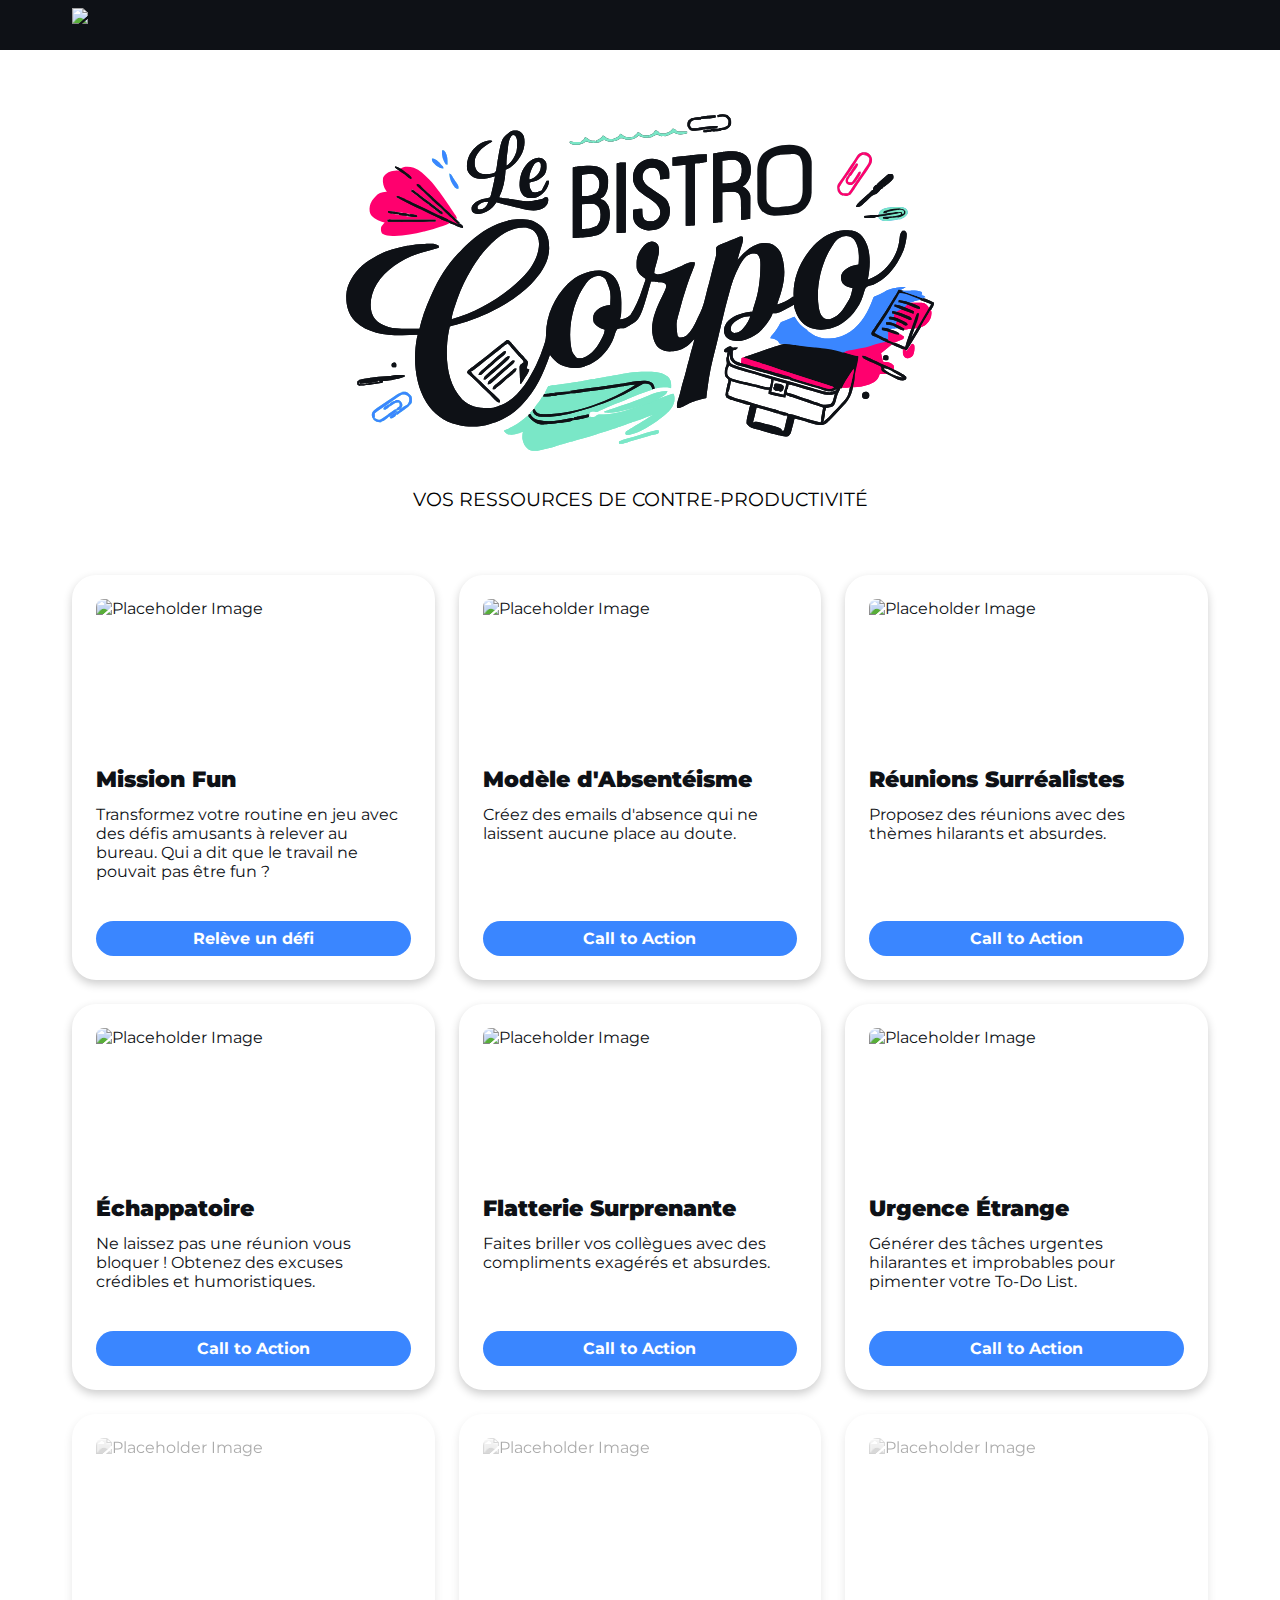
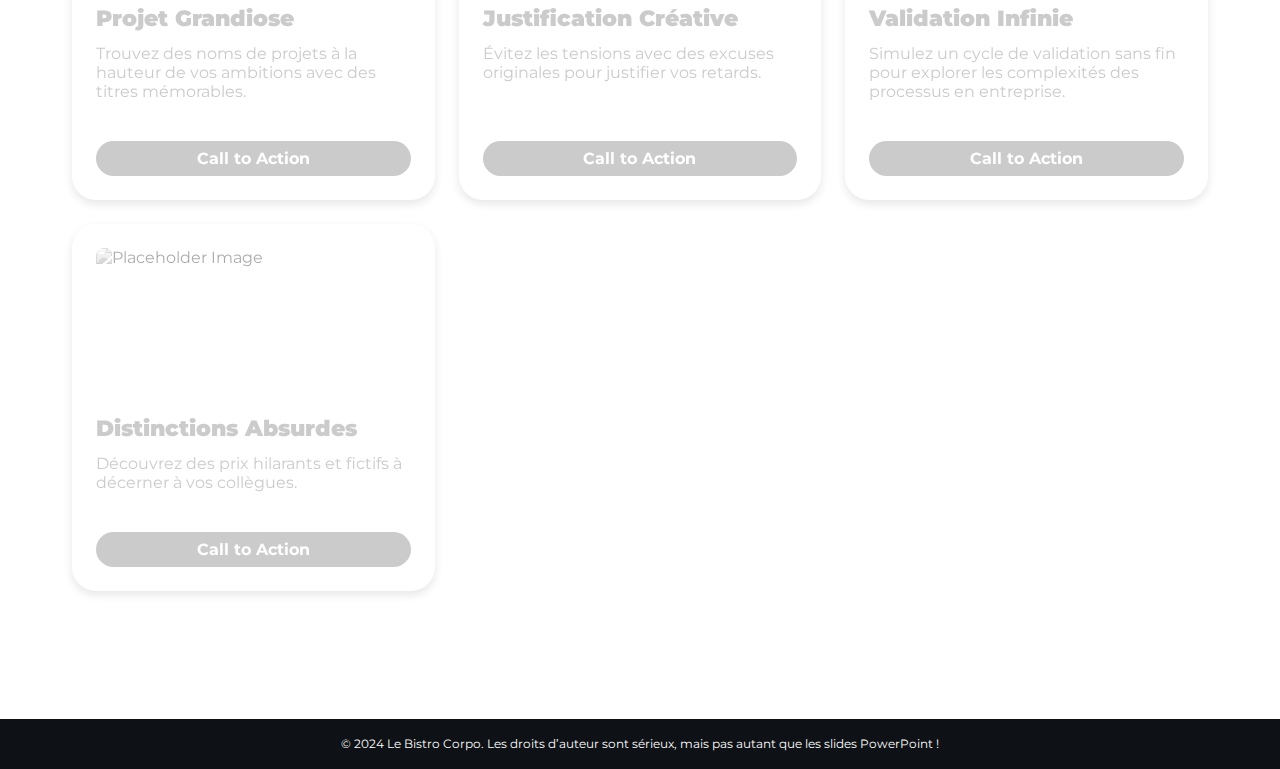
==== index.html @ f613b0bb "Update index.html" ====
<!DOCTYPE html>
<html lang="fr">
<head>
    <meta charset="UTF-8">
    <meta name="viewport" content="width=device-width, initial-scale=1.0">
    <title>Le Bistro Corpo</title>
    <link rel="icon" href="assets/images/BistroCorpo_Icon.svg" type="image/svg+xml">
    <link rel="stylesheet" href="assets/css/styles.css">
</head>
<body>
    <header>
        <div class="header-content">
            <a href="index.html">
                <img src="assets/images/BistroCorpo_white.svg" alt="Logo Bistro Corpo">
            </a>
        </div>
    </header>
    <section class="hero">
        <div class="hero-content">
            <img src="assets/images/BistroCorpo_colors.svg" class="hero-image">
            <p>Vos ressources de contre-productivité</p>
        </div>
    </section>
    <section class="content">
        <div class="card">
            <img src="https://images.unsplash.com/photo-1497215728101-856f4ea42174?q=80&w=2070&auto=format&fit=crop&ixlib=rb-4.0.3&ixid=M3wxMjA3fDB8MHxwaG90by1wYWdlfHx8fGVufDB8fHx8fA%3D%3D" alt="Placeholder Image">
            <div class="card-content">
                <h2>Mission Fun</h2>
                <p>Transformez votre routine en jeu avec des défis amusants à relever au bureau. Qui a dit que le travail ne pouvait pas être fun ?</p>
            </div>
            <a href="Pages/Générateur_Défis.html">
                <button class="button">Relève un défi</button>
            </a>
        </div>
        <div class="card">
            <img src="https://images.unsplash.com/photo-1486312338219-ce68d2c6f44d?q=80&w=2072&auto=format&fit=crop&ixlib=rb-4.0.3&ixid=M3wxMjA3fDB8MHxwaG90by1wYWdlfHx8fGVufDB8fHx8fA%3D%3D" alt="Placeholder Image">
            <div class="card-content">
                <h2>Modèle d'Absentéisme</h2>
                <p>Créez des emails d'absence qui ne laissent aucune place au doute.</p>
            </div>
            <a href="#">
                <button class="button">Call to Action</button>
            </a>
        </div>
        <div class="card">
            <img src="https://images.unsplash.com/photo-1568992687947-868a62a9f521?q=80&w=1932&auto=format&fit=crop&ixlib=rb-4.0.3&ixid=M3wxMjA3fDB8MHxwaG90by1wYWdlfHx8fGVufDB8fHx8fA%3D%3D" alt="Placeholder Image">
            <div class="card-content">
                <h2>Réunions Surréalistes</h2>
                <p>Proposez des réunions avec des thèmes hilarants et absurdes.</p>
            </div>
            <a href="#">
                <button class="button">Call to Action</button>
            </a>
        </div>
        <div class="card">
            <img src="https://images.unsplash.com/photo-1497215728101-856f4ea42174?q=80&w=2070&auto=format&fit=crop&ixlib=rb-4.0.3&ixid=M3wxMjA3fDB8MHxwaG90by1wYWdlfHx8fGVufDB8fHx8fA%3D%3D" alt="Placeholder Image">
            <div class="card-content">
                <h2>Échappatoire</h2>
                <p>Ne laissez pas une réunion vous bloquer ! Obtenez des excuses crédibles et humoristiques.</p>
            </div>
            <a href="#">
                <button class="button">Call to Action</button>
            </a>
        </div>
        <div class="card">
            <img src="https://images.unsplash.com/photo-1486312338219-ce68d2c6f44d?q=80&w=2072&auto=format&fit=crop&ixlib=rb-4.0.3&ixid=M3wxMjA3fDB8MHxwaG90by1wYWdlfHx8fGVufDB8fHx8fA%3D%3D" alt="Placeholder Image">
            <div class="card-content">   
                <h2>Flatterie Surprenante</h2>
                <p>Faites briller vos collègues avec des compliments exagérés et absurdes.</p>
            </div>
            <a href="#">  
                <button class="button">Call to Action</button>
            </a>   
        </div>
        <div class="card">
            <img src="https://images.unsplash.com/photo-1568992687947-868a62a9f521?q=80&w=1932&auto=format&fit=crop&ixlib=rb-4.0.3&ixid=M3wxMjA3fDB8MHxwaG90by1wYWdlfHx8fGVufDB8fHx8fA%3D%3D" alt="Placeholder Image">
            <div class="card-content">
                <h2>Urgence Étrange</h2>
                <p>Générer des tâches urgentes hilarantes et improbables pour pimenter votre To-Do List.</p>
            </div>
            <a href="#">
                <button class="button">Call to Action</button>
            </a>
        </div>
        <div class="card inactive">
            <img src="https://images.unsplash.com/photo-1497215728101-856f4ea42174?q=80&w=2070&auto=format&fit=crop&ixlib=rb-4.0.3&ixid=M3wxMjA3fDB8MHxwaG90by1wYWdlfHx8fGVufDB8fHx8fA%3D%3D" alt="Placeholder Image">
           <div class="card-content">
                <h2>Projet Grandiose</h2>
                <p>Trouvez des noms de projets à la hauteur de vos ambitions avec des titres mémorables.</p>
           </div>
                <button class="button">Call to Action</button>
        </div>
        <div class="card inactive">
            <img src="https://images.unsplash.com/photo-1486312338219-ce68d2c6f44d?q=80&w=2072&auto=format&fit=crop&ixlib=rb-4.0.3&ixid=M3wxMjA3fDB8MHxwaG90by1wYWdlfHx8fGVufDB8fHx8fA%3D%3D" alt="Placeholder Image">
            <div class="card-content">
                <h2>Justification Créative</h2>
                <p>Évitez les tensions avec des excuses originales pour justifier vos retards.</p>
            </div>
                <button class="button">Call to Action</button>
        </div>
        <div class="card inactive">
            <img src="https://images.unsplash.com/photo-1568992687947-868a62a9f521?q=80&w=1932&auto=format&fit=crop&ixlib=rb-4.0.3&ixid=M3wxMjA3fDB8MHxwaG90by1wYWdlfHx8fGVufDB8fHx8fA%3D%3D" alt="Placeholder Image">
            <div class="card-content">
                <h2>Validation Infinie</h2>
                <p>Simulez un cycle de validation sans fin pour explorer les complexités des processus en entreprise.</p>
            </div>
                <button class="button">Call to Action</button>
        </div>
        <div class="card inactive">
            <img src="https://images.unsplash.com/photo-1568992687947-868a62a9f521?q=80&w=1932&auto=format&fit=crop&ixlib=rb-4.0.3&ixid=M3wxMjA3fDB8MHxwaG90by1wYWdlfHx8fGVufDB8fHx8fA%3D%3D" alt="Placeholder Image">
            <div class="card-content">
                <h2>Distinctions Absurdes</h2>
                <p>Découvrez des prix hilarants et fictifs à décerner à vos collègues.</p>
            </div>
                <button class="button">Call to Action</button>
        </div>
    </section>
    <footer>
        <div class="footer-content">
        <p>© 2024 Le Bistro Corpo. Les droits d’auteur sont sérieux, mais pas autant que les slides PowerPoint !</p>
        </div>
    </footer>

</body>
</html>
---- assets/css/styles.css ----
@import url('https://fonts.googleapis.com/css2?family=Montserrat:wght@400;600;700;900&display=swap');

* {
    margin: 0;
    padding: 0;
    box-sizing: border-box;
    font-family: "Montserrat", sans-serif;
}

body {
    background-color: #ffffff;
    color: #0E1116;
    padding: 50px 0 0 0;
}

a {
    text-decoration: none;
    color: inherit;
}

p, .card p {
    font-weight: 400;
}

h1, h2, .card h2 {
    font-weight: 900;
}

/* Header */
header {
    background-color: #0E1116;
    height: 50px;
    width: 100%;
    padding: 0;
    margin: 0 auto;
    position: fixed;
    top: 0;
    left: 0;
    z-index: 1000;
}

.header-content {
    max-width: 1200px;
    margin: 0 auto;
    padding: 0.5rem 2rem;
    display: flex;
    align-items: center;
    height: 100%;
}

.header-content a {
    display: flex;
    align-items: center;
    height: 100%;
    padding: 0;
    margin: 0;
}

.header-content img {
    height: 100%;
    width: auto;
}

/* Hero Section */
.hero {
    display: flex;
    justify-content: center;
    padding: 4rem 2rem;
    max-width: 1200px;
    margin: 0 auto;
    color: black;
}

.hero-content {
    max-width: 60%;
    justify-content: center;
    flex-direction: column;
}

.hero h1 {
    font-size: 3.5rem;
    font-weight: bold;
    margin-bottom: 0.5rem;
    text-transform: uppercase;
}

.hero p {
    font-size: 1.2rem;
    text-transform: uppercase;
    padding-top: 2rem;
    text-align: center;
}

.hero-image {
    max-width: 600px;
}

/* Content Section */
.content {
    display: grid;
    grid-template-columns: repeat(3, 1fr);
    gap: 1.5rem;
    padding: 0rem 2rem 8rem 2rem;
    max-width: 1200px;
    margin: 0 auto;
}

.card {
    background-color: white;
    padding: 1.5rem;
    border-radius: 24px;
    box-shadow: 0 4px 10px rgba(0, 0, 0, 0.2);
    display: flex;
    flex-direction: column;
    justify-content: flex-start;
    height: 100%;
}

.card-content {
    flex-grow: 1;
}

.card img {
    width: 100%;
    height: 150px;
    object-fit: cover;
    margin-bottom: 1rem;
    border-radius: calc(24px - 1rem);
}

.card h2 {
    font-size: 1.4rem;
    margin-bottom: 0.75rem;
}

.card p {
    font-size: 1rem;
    color: #0E1116;
    margin-bottom: 2.5rem
}

.card:hover {
    box-shadow: 0 2px 10px rgba(0, 0, 0, 0.1);
}

.button {
    font-size: 1rem;
    font-weight: 700;
    padding: 0.5rem 1rem;
    border-radius: 99px;
    color: white;
    background-color: #3A86FF;
    display: block;
    width: 100%;
    text-align: center;
    box-sizing: border-box;
    margin-top: auto;
    border: none;
    outline: none;
    cursor: pointer;
}

.button:hover {
    
}

/* Carte inactive */

.card.inactive {
    opacity: 0.5;
}

.card.inactive img {
    filter: grayscale(100%);
    opacity: 0.7;
}

.card.inactive:hover {
    transform: none;
    background-color: #ffffff;
    color: inherit;
    opacity: 0.5;
}

.card.inactive p,
.card.inactive h2 {
    color: #999;
}

.card.inactive .button {
    background-color: #999;
    color: #fff;
}

.card.inactive .button:hover {
    background-color: #999;
    transform: none;
}

/* Footer */
footer {
    background-color: #0E1116;
    height: 50px;
    width: 100%;
    padding: 0;
    margin: 0 auto;
}

.footer-content {
    max-width: 1200px;
    margin: 0 auto;
    padding: 0.5rem 2rem;
    display: flex;
    align-items: center;
    height: 100%;
    color: white;
    text-align: center;
    font-size: 0.75rem;
    justify-content: center;

}

/* Responsive Design */
@media (max-width: 768px) {
    .content {
        grid-template-columns: 1fr;
        padding: 0rem 2rem 2rem 2rem;
    }
    .hero {
        padding: 2rem;
    }    
    .hero-content {
        max-width: 100%;
    }
    .hero-image {
        max-width: 100%;
    }
    .hero h1 {
        font-size: 2rem;
    }
    .hero p {
        font-size: 0.75rem;
    }
}

@media (min-width: 769px) and (max-width: 1024px) {
    .content {
        grid-template-columns: repeat(2, 1fr);
        padding: 0rem 2rem 2rem 2rem;
    }
}
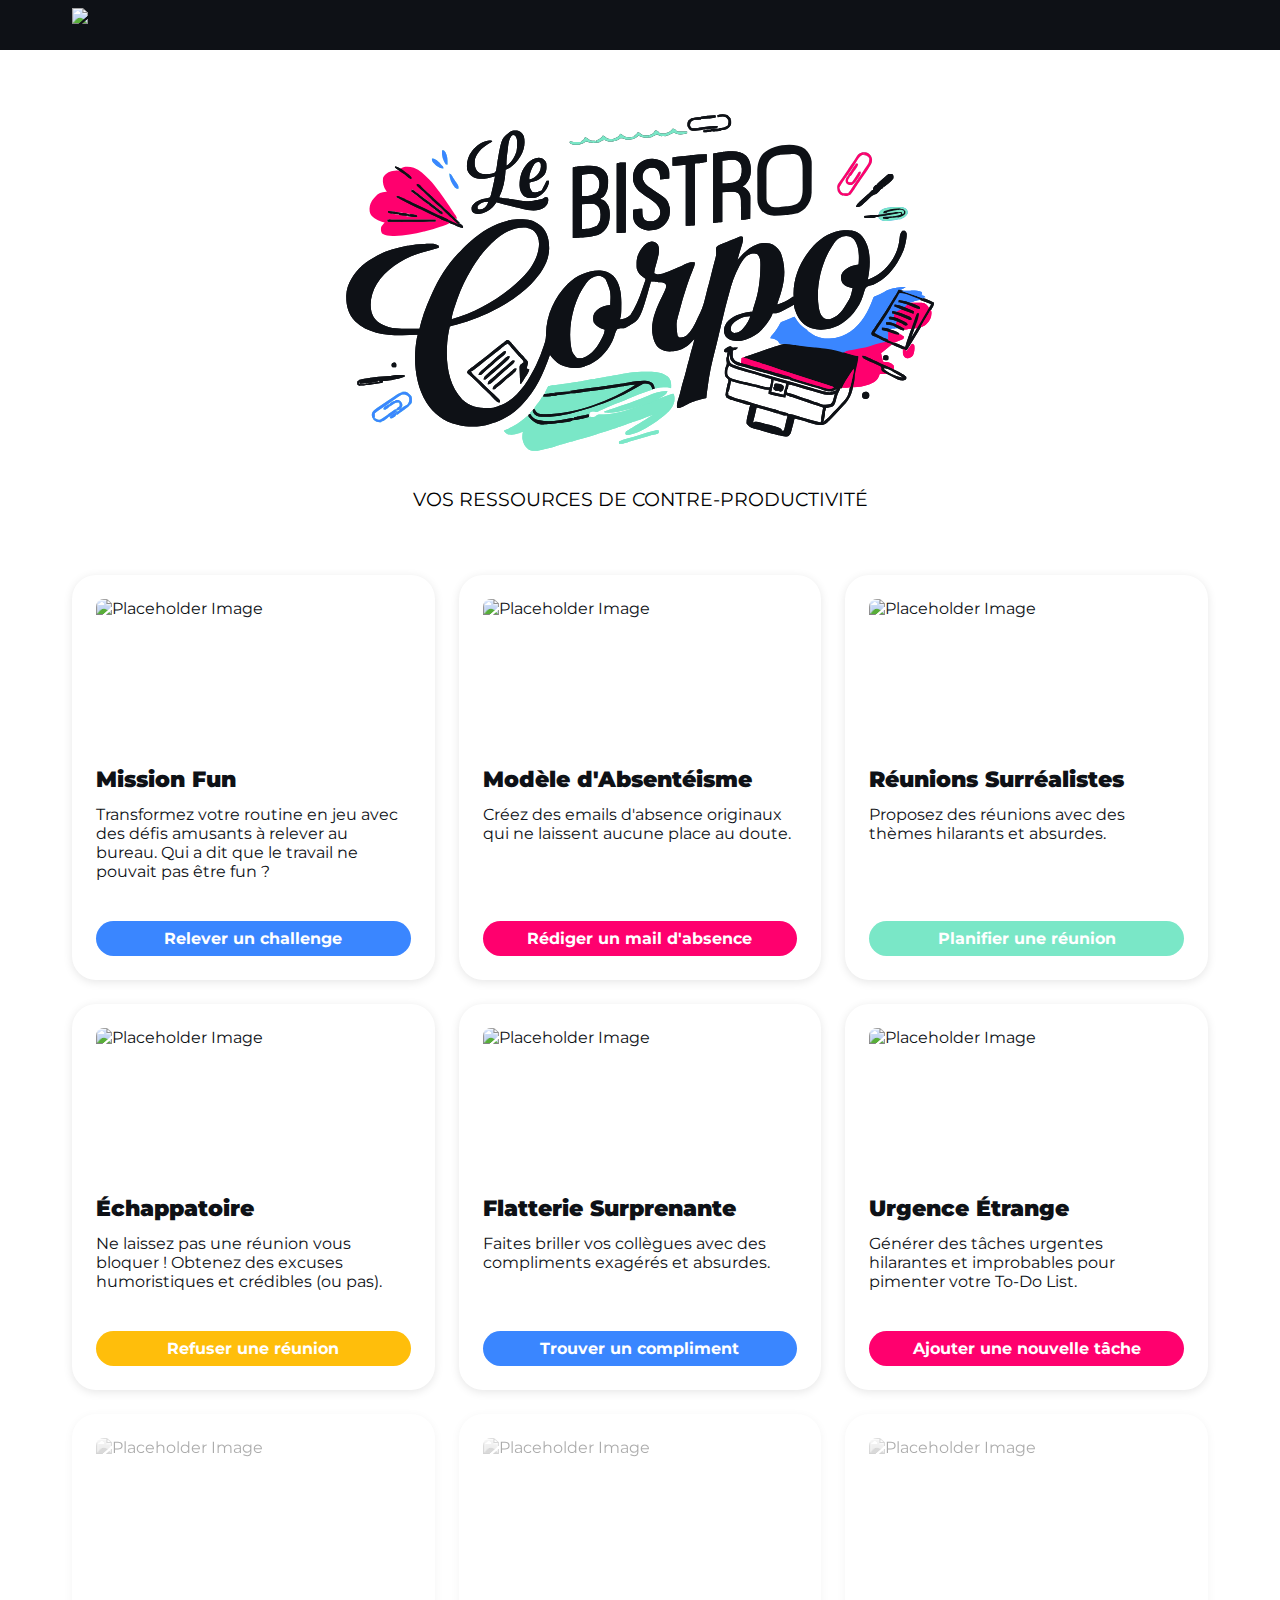
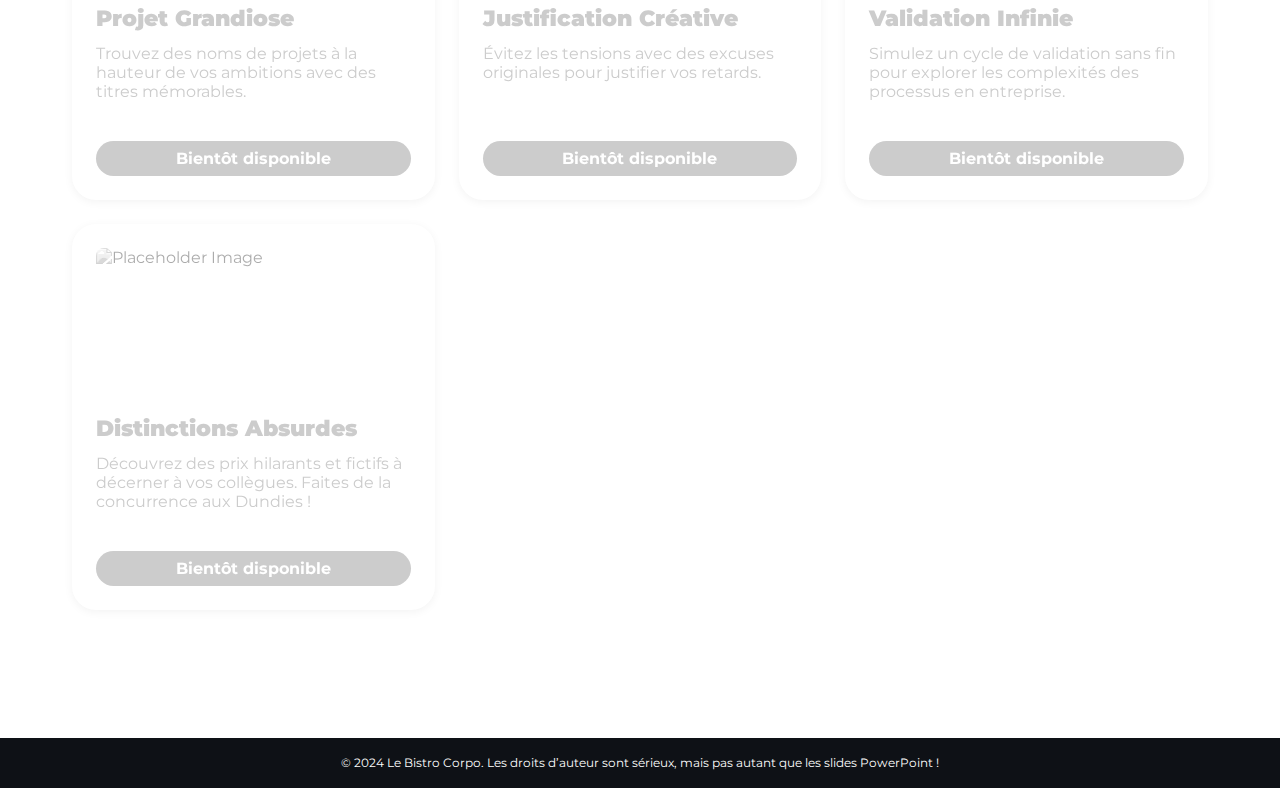
==== commit 85700d34: "Update index.html" ====
--- a/index.html
+++ b/index.html
@@ -29,17 +29,17 @@
                 <p>Transformez votre routine en jeu avec des défis amusants à relever au bureau. Qui a dit que le travail ne pouvait pas être fun ?</p>
             </div>
             <a href="Pages/Générateur_Défis.html">
-                <button class="button">Relève un défi</button>
+                <button class="button">Relever un challenge</button>
             </a>
         </div>
         <div class="card">
             <img src="https://images.unsplash.com/photo-1486312338219-ce68d2c6f44d?q=80&w=2072&auto=format&fit=crop&ixlib=rb-4.0.3&ixid=M3wxMjA3fDB8MHxwaG90by1wYWdlfHx8fGVufDB8fHx8fA%3D%3D" alt="Placeholder Image">
             <div class="card-content">
                 <h2>Modèle d'Absentéisme</h2>
-                <p>Créez des emails d'absence qui ne laissent aucune place au doute.</p>
+                <p>Créez des emails d'absence originaux qui ne laissent aucune place au doute.</p>
             </div>
             <a href="#">
-                <button class="button">Call to Action</button>
+                <button class="button">Rédiger un mail d'absence</button>
             </a>
         </div>
         <div class="card">
@@ -49,17 +49,17 @@
                 <p>Proposez des réunions avec des thèmes hilarants et absurdes.</p>
             </div>
             <a href="#">
-                <button class="button">Call to Action</button>
+                <button class="button">Planifier une réunion</button>
             </a>
         </div>
         <div class="card">
             <img src="https://images.unsplash.com/photo-1497215728101-856f4ea42174?q=80&w=2070&auto=format&fit=crop&ixlib=rb-4.0.3&ixid=M3wxMjA3fDB8MHxwaG90by1wYWdlfHx8fGVufDB8fHx8fA%3D%3D" alt="Placeholder Image">
             <div class="card-content">
                 <h2>Échappatoire</h2>
-                <p>Ne laissez pas une réunion vous bloquer ! Obtenez des excuses crédibles et humoristiques.</p>
+                <p>Ne laissez pas une réunion vous bloquer ! Obtenez des excuses humoristiques et crédibles (ou pas).</p>
             </div>
             <a href="#">
-                <button class="button">Call to Action</button>
+                <button class="button">Refuser une réunion</button>
             </a>
         </div>
         <div class="card">
@@ -69,7 +69,7 @@
                 <p>Faites briller vos collègues avec des compliments exagérés et absurdes.</p>
             </div>
             <a href="#">  
-                <button class="button">Call to Action</button>
+                <button class="button">Trouver un compliment</button>
             </a>   
         </div>
         <div class="card">
@@ -79,7 +79,7 @@
                 <p>Générer des tâches urgentes hilarantes et improbables pour pimenter votre To-Do List.</p>
             </div>
             <a href="#">
-                <button class="button">Call to Action</button>
+                <button class="button">Ajouter une nouvelle tâche</button>
             </a>
         </div>
         <div class="card inactive">
@@ -88,7 +88,7 @@
                 <h2>Projet Grandiose</h2>
                 <p>Trouvez des noms de projets à la hauteur de vos ambitions avec des titres mémorables.</p>
            </div>
-                <button class="button">Call to Action</button>
+                <button class="button">Bientôt disponible</button>
         </div>
         <div class="card inactive">
             <img src="https://images.unsplash.com/photo-1486312338219-ce68d2c6f44d?q=80&w=2072&auto=format&fit=crop&ixlib=rb-4.0.3&ixid=M3wxMjA3fDB8MHxwaG90by1wYWdlfHx8fGVufDB8fHx8fA%3D%3D" alt="Placeholder Image">
@@ -96,7 +96,7 @@
                 <h2>Justification Créative</h2>
                 <p>Évitez les tensions avec des excuses originales pour justifier vos retards.</p>
             </div>
-                <button class="button">Call to Action</button>
+                <button class="button">Bientôt disponible</button>
         </div>
         <div class="card inactive">
             <img src="https://images.unsplash.com/photo-1568992687947-868a62a9f521?q=80&w=1932&auto=format&fit=crop&ixlib=rb-4.0.3&ixid=M3wxMjA3fDB8MHxwaG90by1wYWdlfHx8fGVufDB8fHx8fA%3D%3D" alt="Placeholder Image">
@@ -104,15 +104,15 @@
                 <h2>Validation Infinie</h2>
                 <p>Simulez un cycle de validation sans fin pour explorer les complexités des processus en entreprise.</p>
             </div>
-                <button class="button">Call to Action</button>
+                <button class="button">Bientôt disponible</button>
         </div>
         <div class="card inactive">
             <img src="https://images.unsplash.com/photo-1568992687947-868a62a9f521?q=80&w=1932&auto=format&fit=crop&ixlib=rb-4.0.3&ixid=M3wxMjA3fDB8MHxwaG90by1wYWdlfHx8fGVufDB8fHx8fA%3D%3D" alt="Placeholder Image">
             <div class="card-content">
                 <h2>Distinctions Absurdes</h2>
-                <p>Découvrez des prix hilarants et fictifs à décerner à vos collègues.</p>
+                <p>Découvrez des prix hilarants et fictifs à décerner à vos collègues. Faites de la concurrence aux Dundies !</p>
             </div>
-                <button class="button">Call to Action</button>
+                <button class="button">Bientôt disponible</button>
         </div>
     </section>
     <footer>
--- a/assets/css/styles.css
+++ b/assets/css/styles.css
@@ -109,7 +109,7 @@
     background-color: white;
     padding: 1.5rem;
     border-radius: 24px;
-    box-shadow: 0 4px 10px rgba(0, 0, 0, 0.2);
+    box-shadow: 0 2px 10px rgba(0, 0, 0, 0.1);
     display: flex;
     flex-direction: column;
     justify-content: flex-start;
@@ -140,7 +140,7 @@
 }
 
 .card:hover {
-    box-shadow: 0 2px 10px rgba(0, 0, 0, 0.1);
+    box-shadow: 0 4px 10px rgba(0, 0, 0, 0.2);
 }
 
 .button {
@@ -157,11 +157,38 @@
     margin-top: auto;
     border: none;
     outline: none;
+    overflow: hidden;
     cursor: pointer;
 }
 
+.button::before {
+    content: '';
+    position: absolute;
+    top: 0;
+    left: 0;
+    right: 0;
+    bottom: 0;
+    background-color: transparent;
+}
+
+.card:nth-child(4n+1) .button {
+    background-color: #3A86FF;
+}
+
+.card:nth-child(4n+2) .button {
+    background-color: #FF006E;
+}
+
+.card:nth-child(4n+3) .button {
+    background-color: #7AE7C7;
+}
+
+.card:nth-child(4n+4) .button {
+    background-color: #FFBE0B;
+}
+
 .button:hover {
-    
+    filter: brightness(90%);
 }
 
 /* Carte inactive */
@@ -180,6 +207,7 @@
     background-color: #ffffff;
     color: inherit;
     opacity: 0.5;
+    box-shadow: 0 2px 10px rgba(0, 0, 0, 0.1);
 }
 
 .card.inactive p,
@@ -192,9 +220,18 @@
     color: #fff;
 }
 
+.card.inactive .button::before {
+    background-color: transparent;
+}
+
 .card.inactive .button:hover {
     background-color: #999;
-    transform: none;
+    filter: none;
+    cursor: initial;
+}
+
+.card.inactive .button:hover::before {
+    background-color: transparent;
 }
 
 /* Footer */
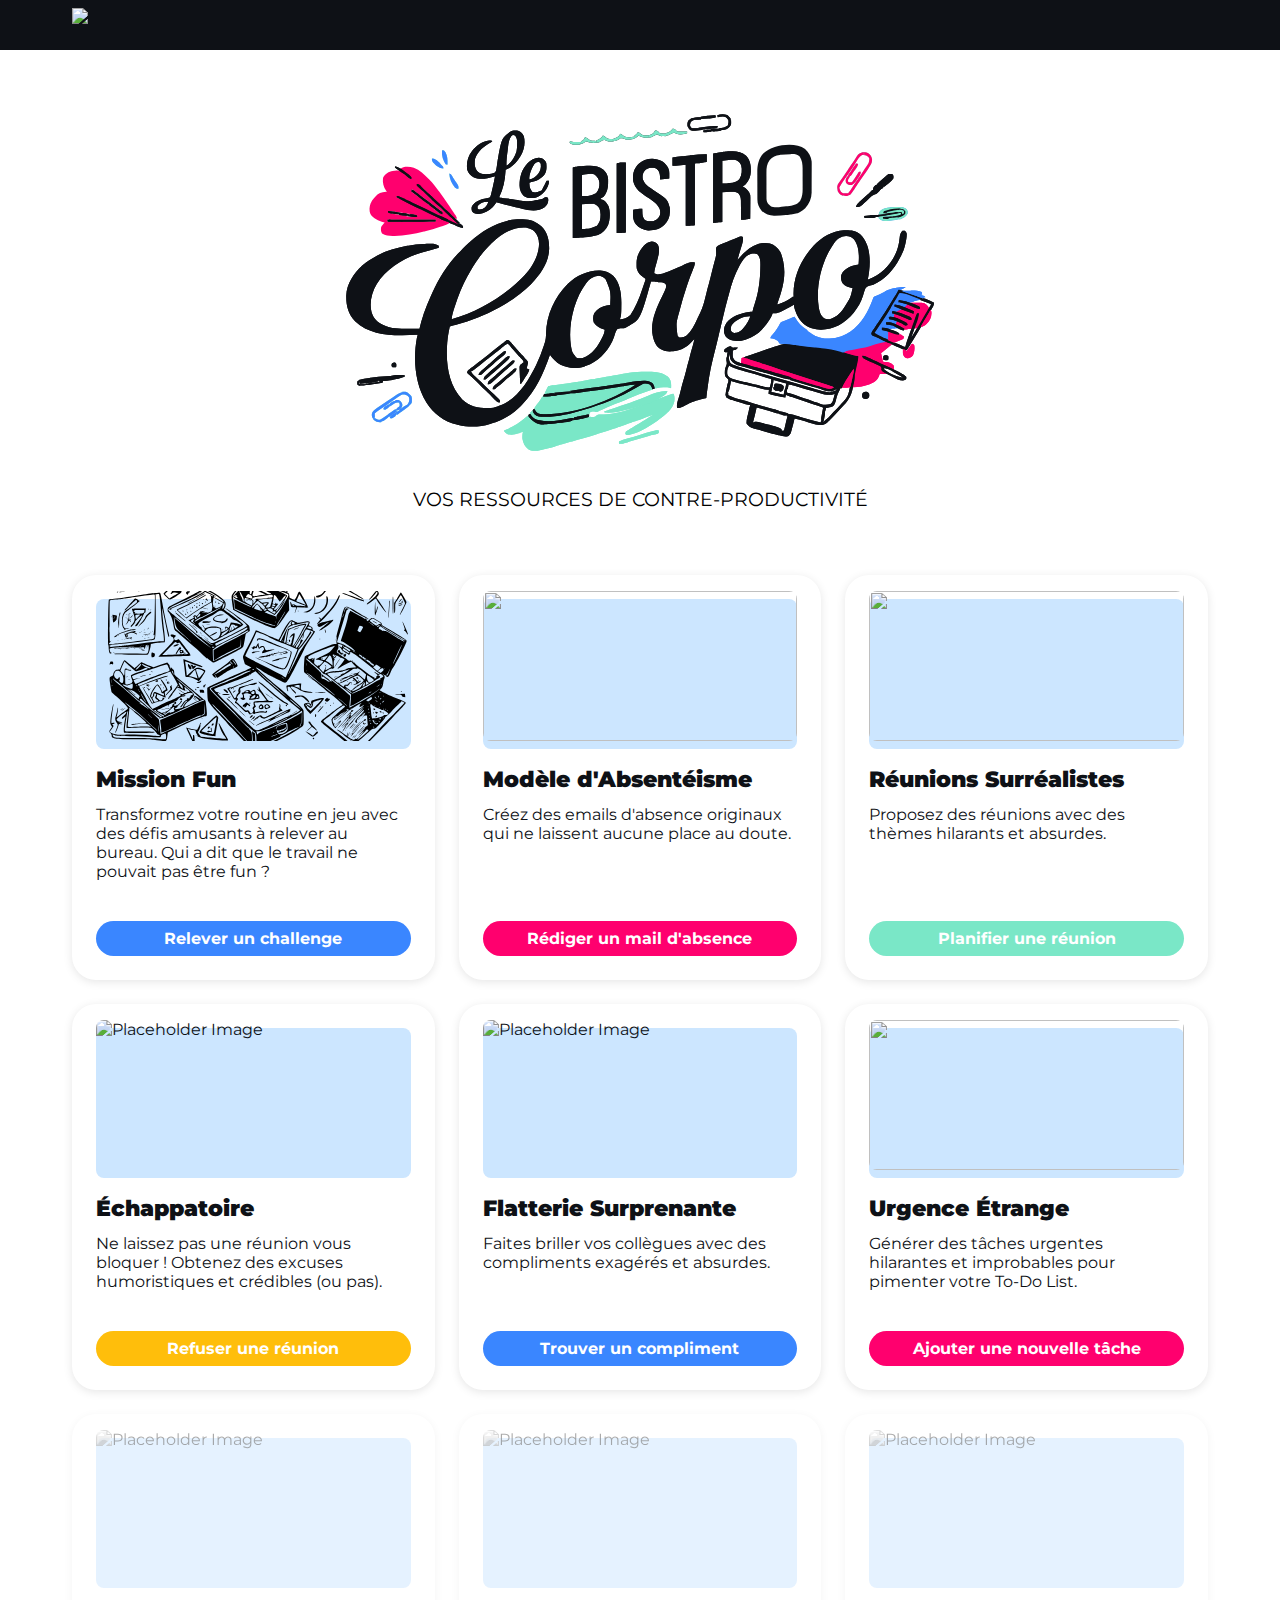
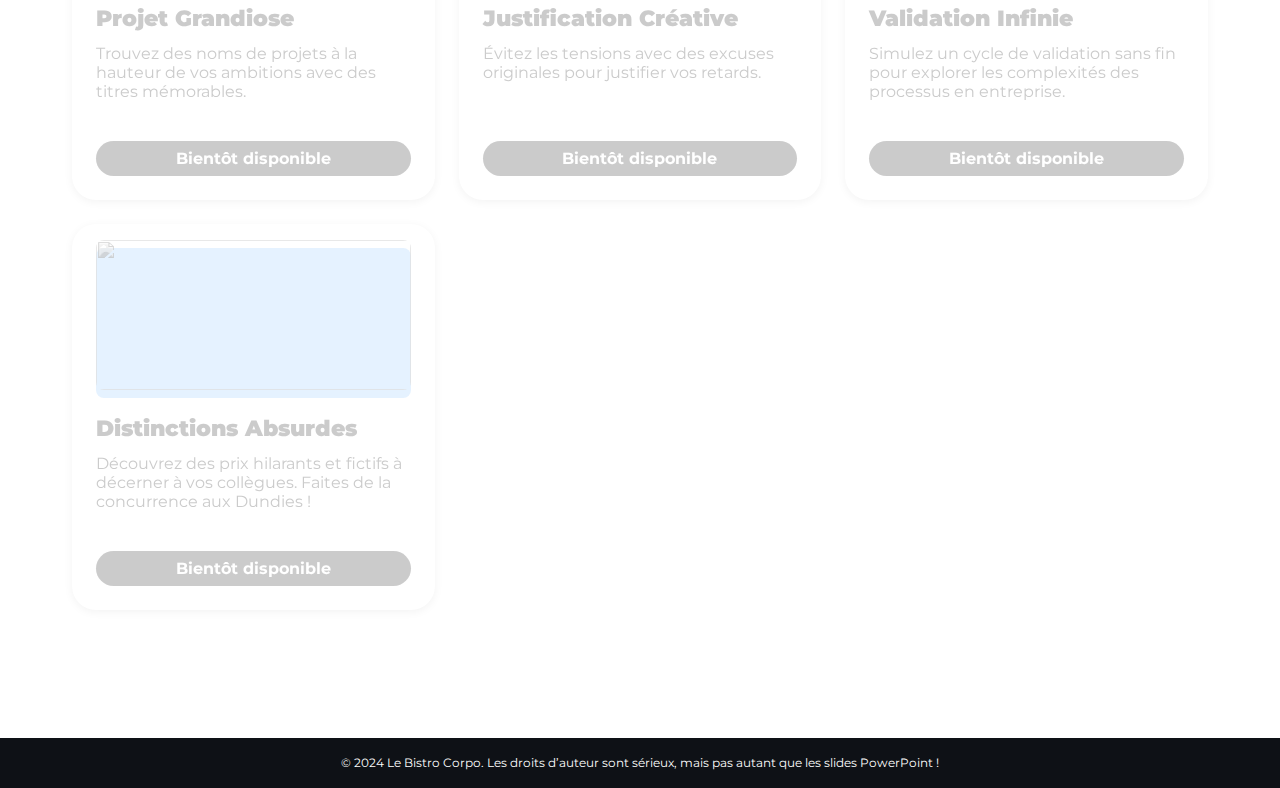
==== commit 7f6e2ce8: "Update index.html" ====
--- a/index.html
+++ b/index.html
@@ -23,17 +23,21 @@
     </section>
     <section class="content">
         <div class="card">
-            <img src="https://images.unsplash.com/photo-1497215728101-856f4ea42174?q=80&w=2070&auto=format&fit=crop&ixlib=rb-4.0.3&ixid=M3wxMjA3fDB8MHxwaG90by1wYWdlfHx8fGVufDB8fHx8fA%3D%3D" alt="Placeholder Image">
+            <div class="card-image-container">
+                <img src="assets/images/MissionFun.svg">
+            </div>
             <div class="card-content">
                 <h2>Mission Fun</h2>
                 <p>Transformez votre routine en jeu avec des défis amusants à relever au bureau. Qui a dit que le travail ne pouvait pas être fun ?</p>
             </div>
-            <a href="Pages/Générateur_Défis.html">
+            <a href="Générateur_Défis.html">
                 <button class="button">Relever un challenge</button>
             </a>
         </div>
         <div class="card">
-            <img src="https://images.unsplash.com/photo-1486312338219-ce68d2c6f44d?q=80&w=2072&auto=format&fit=crop&ixlib=rb-4.0.3&ixid=M3wxMjA3fDB8MHxwaG90by1wYWdlfHx8fGVufDB8fHx8fA%3D%3D" alt="Placeholder Image">
+            <div class="card-image-container">
+                <img src="assets/images/TemplateAbsence.svg">
+            </div>
             <div class="card-content">
                 <h2>Modèle d'Absentéisme</h2>
                 <p>Créez des emails d'absence originaux qui ne laissent aucune place au doute.</p>
@@ -43,7 +47,9 @@
             </a>
         </div>
         <div class="card">
-            <img src="https://images.unsplash.com/photo-1568992687947-868a62a9f521?q=80&w=1932&auto=format&fit=crop&ixlib=rb-4.0.3&ixid=M3wxMjA3fDB8MHxwaG90by1wYWdlfHx8fGVufDB8fHx8fA%3D%3D" alt="Placeholder Image">
+            <div class="card-image-container">
+                <img src="assets/images/RéunionsSurréalistes.svg">
+            </div>
             <div class="card-content">
                 <h2>Réunions Surréalistes</h2>
                 <p>Proposez des réunions avec des thèmes hilarants et absurdes.</p>
@@ -53,7 +59,9 @@
             </a>
         </div>
         <div class="card">
-            <img src="https://images.unsplash.com/photo-1497215728101-856f4ea42174?q=80&w=2070&auto=format&fit=crop&ixlib=rb-4.0.3&ixid=M3wxMjA3fDB8MHxwaG90by1wYWdlfHx8fGVufDB8fHx8fA%3D%3D" alt="Placeholder Image">
+            <div class="card-image-container">
+                <img src="https://static.thenounproject.com/png/1269202-200.png" alt="Placeholder Image">
+            </div>
             <div class="card-content">
                 <h2>Échappatoire</h2>
                 <p>Ne laissez pas une réunion vous bloquer ! Obtenez des excuses humoristiques et crédibles (ou pas).</p>
@@ -63,7 +71,9 @@
             </a>
         </div>
         <div class="card">
-            <img src="https://images.unsplash.com/photo-1486312338219-ce68d2c6f44d?q=80&w=2072&auto=format&fit=crop&ixlib=rb-4.0.3&ixid=M3wxMjA3fDB8MHxwaG90by1wYWdlfHx8fGVufDB8fHx8fA%3D%3D" alt="Placeholder Image">
+            <div class="card-image-container">
+                <img src="https://static.thenounproject.com/png/1269202-200.png" alt="Placeholder Image">
+            </div>
             <div class="card-content">   
                 <h2>Flatterie Surprenante</h2>
                 <p>Faites briller vos collègues avec des compliments exagérés et absurdes.</p>
@@ -73,7 +83,9 @@
             </a>   
         </div>
         <div class="card">
-            <img src="https://images.unsplash.com/photo-1568992687947-868a62a9f521?q=80&w=1932&auto=format&fit=crop&ixlib=rb-4.0.3&ixid=M3wxMjA3fDB8MHxwaG90by1wYWdlfHx8fGVufDB8fHx8fA%3D%3D" alt="Placeholder Image">
+            <div class="card-image-container">
+                <img src="assets/images/UrgenceEtrange.svg">
+            </div>
             <div class="card-content">
                 <h2>Urgence Étrange</h2>
                 <p>Générer des tâches urgentes hilarantes et improbables pour pimenter votre To-Do List.</p>
@@ -83,15 +95,19 @@
             </a>
         </div>
         <div class="card inactive">
-            <img src="https://images.unsplash.com/photo-1497215728101-856f4ea42174?q=80&w=2070&auto=format&fit=crop&ixlib=rb-4.0.3&ixid=M3wxMjA3fDB8MHxwaG90by1wYWdlfHx8fGVufDB8fHx8fA%3D%3D" alt="Placeholder Image">
-           <div class="card-content">
+            <div class="card-image-container">
+                <img src="https://static.thenounproject.com/png/1269202-200.png" alt="Placeholder Image">
+            </div>
+            <div class="card-content">
                 <h2>Projet Grandiose</h2>
                 <p>Trouvez des noms de projets à la hauteur de vos ambitions avec des titres mémorables.</p>
            </div>
                 <button class="button">Bientôt disponible</button>
         </div>
         <div class="card inactive">
-            <img src="https://images.unsplash.com/photo-1486312338219-ce68d2c6f44d?q=80&w=2072&auto=format&fit=crop&ixlib=rb-4.0.3&ixid=M3wxMjA3fDB8MHxwaG90by1wYWdlfHx8fGVufDB8fHx8fA%3D%3D" alt="Placeholder Image">
+            <div class="card-image-container">
+                <img src="https://static.thenounproject.com/png/1269202-200.png" alt="Placeholder Image">
+            </div>
             <div class="card-content">
                 <h2>Justification Créative</h2>
                 <p>Évitez les tensions avec des excuses originales pour justifier vos retards.</p>
@@ -99,7 +115,9 @@
                 <button class="button">Bientôt disponible</button>
         </div>
         <div class="card inactive">
-            <img src="https://images.unsplash.com/photo-1568992687947-868a62a9f521?q=80&w=1932&auto=format&fit=crop&ixlib=rb-4.0.3&ixid=M3wxMjA3fDB8MHxwaG90by1wYWdlfHx8fGVufDB8fHx8fA%3D%3D" alt="Placeholder Image">
+            <div class="card-image-container">
+                <img src="https://static.thenounproject.com/png/1269202-200.png" alt="Placeholder Image">
+            </div>
             <div class="card-content">
                 <h2>Validation Infinie</h2>
                 <p>Simulez un cycle de validation sans fin pour explorer les complexités des processus en entreprise.</p>
@@ -107,7 +125,9 @@
                 <button class="button">Bientôt disponible</button>
         </div>
         <div class="card inactive">
-            <img src="https://images.unsplash.com/photo-1568992687947-868a62a9f521?q=80&w=1932&auto=format&fit=crop&ixlib=rb-4.0.3&ixid=M3wxMjA3fDB8MHxwaG90by1wYWdlfHx8fGVufDB8fHx8fA%3D%3D" alt="Placeholder Image">
+            <div class="card-image-container">
+                <img src="assets/images/DisctinctionsAbsurdes.svg">
+            </div>
             <div class="card-content">
                 <h2>Distinctions Absurdes</h2>
                 <p>Découvrez des prix hilarants et fictifs à décerner à vos collègues. Faites de la concurrence aux Dundies !</p>
@@ -120,6 +140,5 @@
         <p>© 2024 Le Bistro Corpo. Les droits d’auteur sont sérieux, mais pas autant que les slides PowerPoint !</p>
         </div>
     </footer>
-
 </body>
 </html>
--- a/assets/css/styles.css
+++ b/assets/css/styles.css
@@ -126,6 +126,23 @@
     object-fit: cover;
     margin-bottom: 1rem;
     border-radius: calc(24px - 1rem);
+}
+
+.card-image-container {
+    width: 100%;
+    height: 150px;
+    background-color: hsl(210, 100%, 90%); /* 30% plus clair que le bouton */
+    margin-bottom: 1rem;
+    border-radius: calc(24px - 1rem);
+    display: flex;
+    justify-content: center;
+    align-items: center;
+}
+
+.card-image-container img {
+    width: 100%;
+    height: 150px;
+    object-fit: cover;
 }
 
 .card h2 {
@@ -157,18 +174,7 @@
     margin-top: auto;
     border: none;
     outline: none;
-    overflow: hidden;
     cursor: pointer;
-}
-
-.button::before {
-    content: '';
-    position: absolute;
-    top: 0;
-    left: 0;
-    right: 0;
-    bottom: 0;
-    background-color: transparent;
 }
 
 .card:nth-child(4n+1) .button {
@@ -220,18 +226,10 @@
     color: #fff;
 }
 
-.card.inactive .button::before {
-    background-color: transparent;
-}
-
 .card.inactive .button:hover {
     background-color: #999;
     filter: none;
     cursor: initial;
-}
-
-.card.inactive .button:hover::before {
-    background-color: transparent;
 }
 
 /* Footer */
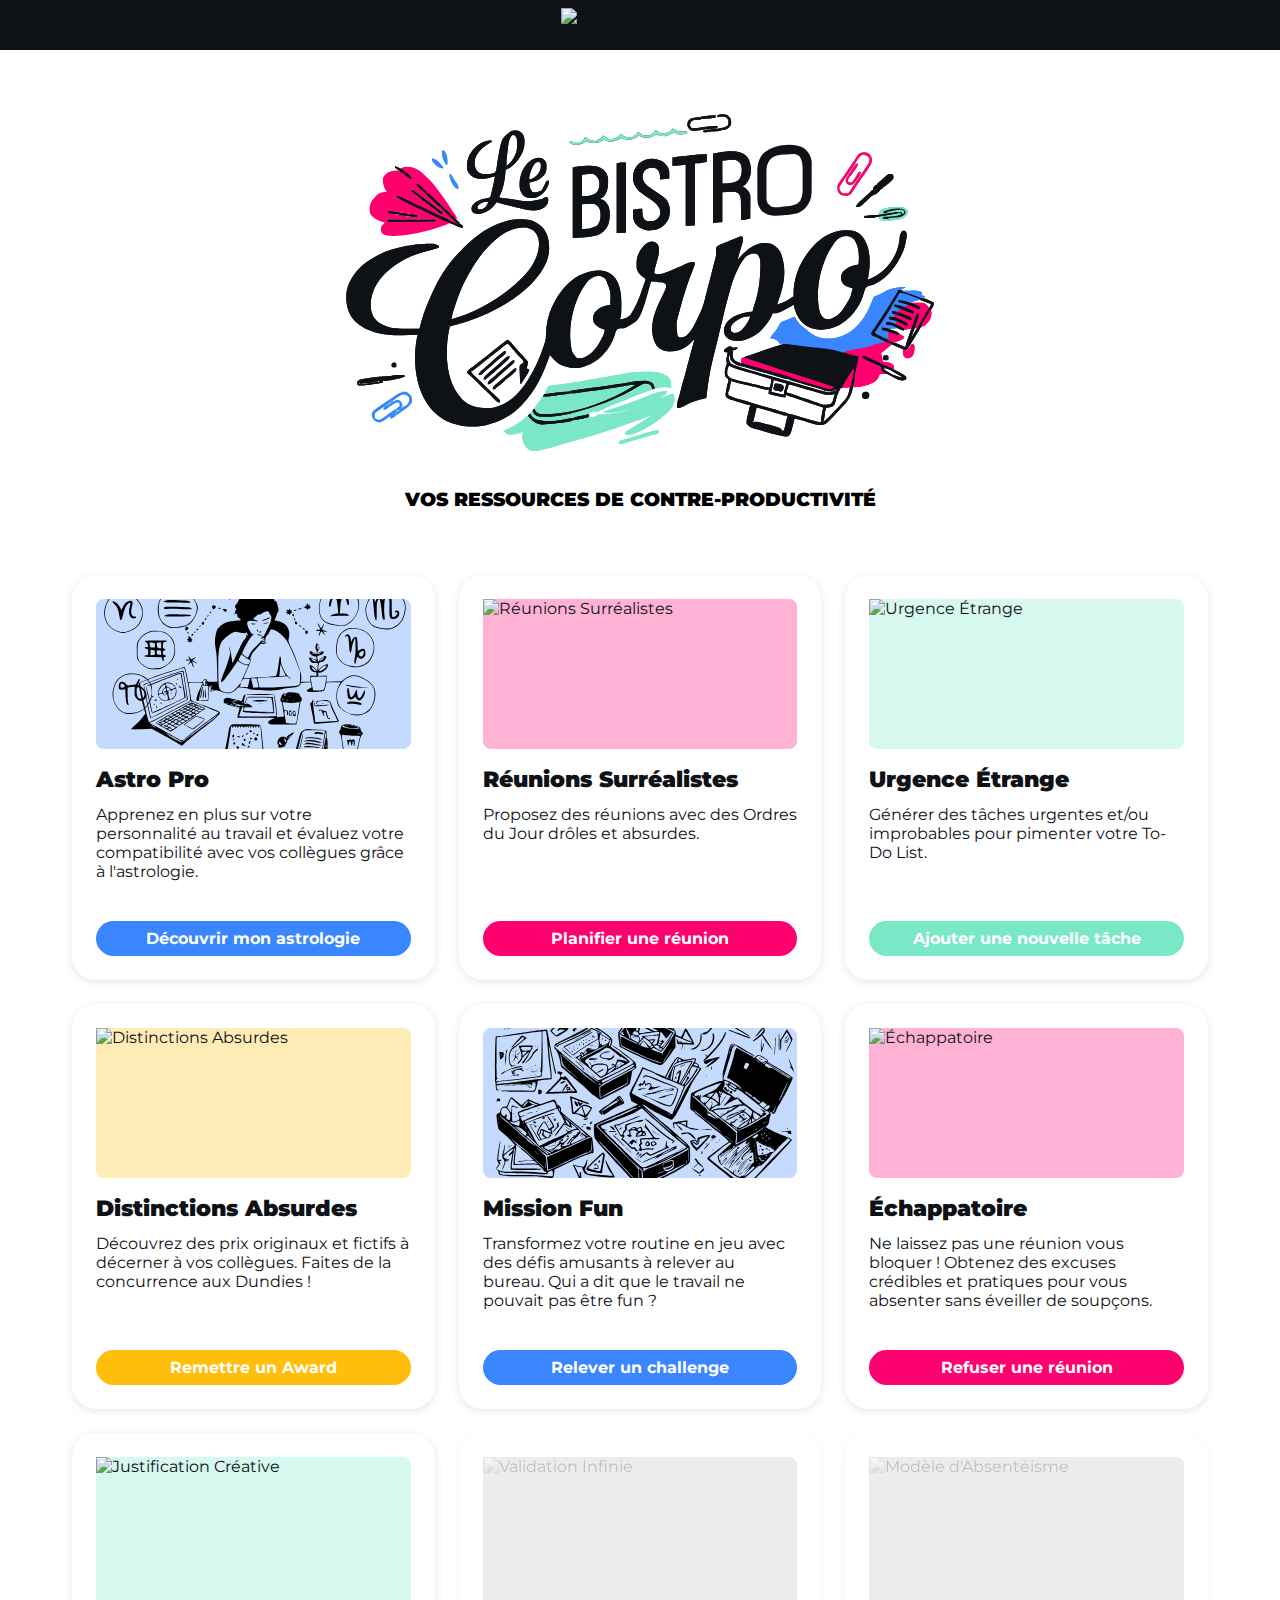
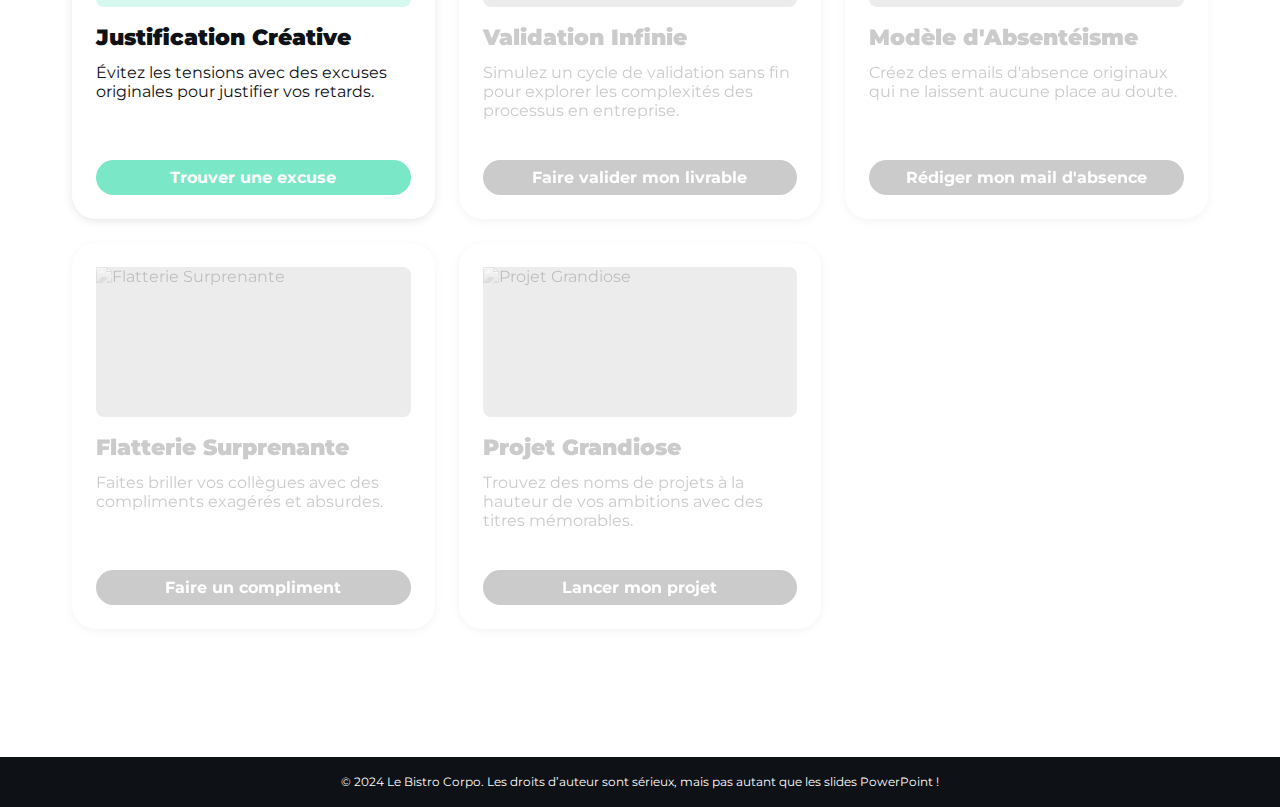
==== commit f1761afb: "Update index.html" ====
--- a/index.html
+++ b/index.html
@@ -10,7 +10,7 @@
 <body>
     <header>
         <div class="header-content">
-            <a href="index.html">
+            <a href="https://www.bistrocorpo.fr/">
                 <img src="assets/images/BistroCorpo_white.svg" alt="Logo Bistro Corpo">
             </a>
         </div>
@@ -22,123 +22,15 @@
         </div>
     </section>
     <section class="content">
-        <div class="card">
-            <div class="card-image-container">
-                <img src="assets/images/MissionFun.svg">
-            </div>
-            <div class="card-content">
-                <h2>Mission Fun</h2>
-                <p>Transformez votre routine en jeu avec des défis amusants à relever au bureau. Qui a dit que le travail ne pouvait pas être fun ?</p>
-            </div>
-            <a href="Générateur_Défis.html">
-                <button class="button">Relever un challenge</button>
-            </a>
-        </div>
-        <div class="card">
-            <div class="card-image-container">
-                <img src="assets/images/TemplateAbsence.svg">
-            </div>
-            <div class="card-content">
-                <h2>Modèle d'Absentéisme</h2>
-                <p>Créez des emails d'absence originaux qui ne laissent aucune place au doute.</p>
-            </div>
-            <a href="#">
-                <button class="button">Rédiger un mail d'absence</button>
-            </a>
-        </div>
-        <div class="card">
-            <div class="card-image-container">
-                <img src="assets/images/RéunionsSurréalistes.svg">
-            </div>
-            <div class="card-content">
-                <h2>Réunions Surréalistes</h2>
-                <p>Proposez des réunions avec des thèmes hilarants et absurdes.</p>
-            </div>
-            <a href="#">
-                <button class="button">Planifier une réunion</button>
-            </a>
-        </div>
-        <div class="card">
-            <div class="card-image-container">
-                <img src="https://static.thenounproject.com/png/1269202-200.png" alt="Placeholder Image">
-            </div>
-            <div class="card-content">
-                <h2>Échappatoire</h2>
-                <p>Ne laissez pas une réunion vous bloquer ! Obtenez des excuses humoristiques et crédibles (ou pas).</p>
-            </div>
-            <a href="#">
-                <button class="button">Refuser une réunion</button>
-            </a>
-        </div>
-        <div class="card">
-            <div class="card-image-container">
-                <img src="https://static.thenounproject.com/png/1269202-200.png" alt="Placeholder Image">
-            </div>
-            <div class="card-content">   
-                <h2>Flatterie Surprenante</h2>
-                <p>Faites briller vos collègues avec des compliments exagérés et absurdes.</p>
-            </div>
-            <a href="#">  
-                <button class="button">Trouver un compliment</button>
-            </a>   
-        </div>
-        <div class="card">
-            <div class="card-image-container">
-                <img src="assets/images/UrgenceEtrange.svg">
-            </div>
-            <div class="card-content">
-                <h2>Urgence Étrange</h2>
-                <p>Générer des tâches urgentes hilarantes et improbables pour pimenter votre To-Do List.</p>
-            </div>
-            <a href="#">
-                <button class="button">Ajouter une nouvelle tâche</button>
-            </a>
-        </div>
-        <div class="card inactive">
-            <div class="card-image-container">
-                <img src="https://static.thenounproject.com/png/1269202-200.png" alt="Placeholder Image">
-            </div>
-            <div class="card-content">
-                <h2>Projet Grandiose</h2>
-                <p>Trouvez des noms de projets à la hauteur de vos ambitions avec des titres mémorables.</p>
-           </div>
-                <button class="button">Bientôt disponible</button>
-        </div>
-        <div class="card inactive">
-            <div class="card-image-container">
-                <img src="https://static.thenounproject.com/png/1269202-200.png" alt="Placeholder Image">
-            </div>
-            <div class="card-content">
-                <h2>Justification Créative</h2>
-                <p>Évitez les tensions avec des excuses originales pour justifier vos retards.</p>
-            </div>
-                <button class="button">Bientôt disponible</button>
-        </div>
-        <div class="card inactive">
-            <div class="card-image-container">
-                <img src="https://static.thenounproject.com/png/1269202-200.png" alt="Placeholder Image">
-            </div>
-            <div class="card-content">
-                <h2>Validation Infinie</h2>
-                <p>Simulez un cycle de validation sans fin pour explorer les complexités des processus en entreprise.</p>
-            </div>
-                <button class="button">Bientôt disponible</button>
-        </div>
-        <div class="card inactive">
-            <div class="card-image-container">
-                <img src="assets/images/DisctinctionsAbsurdes.svg">
-            </div>
-            <div class="card-content">
-                <h2>Distinctions Absurdes</h2>
-                <p>Découvrez des prix hilarants et fictifs à décerner à vos collègues. Faites de la concurrence aux Dundies !</p>
-            </div>
-                <button class="button">Bientôt disponible</button>
-        </div>
     </section>
     <footer>
         <div class="footer-content">
         <p>© 2024 Le Bistro Corpo. Les droits d’auteur sont sérieux, mais pas autant que les slides PowerPoint !</p>
         </div>
     </footer>
+    <script src="assets/js/main.js"></script>
+    <script>
+        loadCSV();
+    </script>
 </body>
 </html>
--- a/assets/css/styles.css
+++ b/assets/css/styles.css
@@ -22,7 +22,7 @@
     font-weight: 400;
 }
 
-h1, h2, .card h2 {
+h1, h2, .card h2, .tool h2 {
     font-weight: 900;
 }
 
@@ -46,6 +46,7 @@
     display: flex;
     align-items: center;
     height: 100%;
+    justify-content: center;
 }
 
 .header-content a {
@@ -89,6 +90,7 @@
     text-transform: uppercase;
     padding-top: 2rem;
     text-align: center;
+    font-weight: 900;
 }
 
 .hero-image {
@@ -120,23 +122,31 @@
     flex-grow: 1;
 }
 
-.card img {
-    width: 100%;
-    height: 150px;
-    object-fit: cover;
-    margin-bottom: 1rem;
-    border-radius: calc(24px - 1rem);
-}
-
 .card-image-container {
     width: 100%;
     height: 150px;
-    background-color: hsl(210, 100%, 90%); /* 30% plus clair que le bouton */
+    background-color: rgba(58, 134, 255, 0.3);
     margin-bottom: 1rem;
     border-radius: calc(24px - 1rem);
     display: flex;
     justify-content: center;
     align-items: center;
+}
+
+.card:nth-child(4n+1) .card-image-container {
+    background-color: rgba(58, 134, 255, 0.3);
+}
+
+.card:nth-child(4n+2) .card-image-container {
+    background-color: rgba(255, 0, 110, 0.3);
+}
+
+.card:nth-child(4n+3) .card-image-container {
+    background-color: rgba(122, 231, 199, 0.3);
+}
+
+.card:nth-child(4n+4) .card-image-container {
+    background-color: rgba(255, 190, 11, 0.3);
 }
 
 .card-image-container img {
@@ -177,6 +187,18 @@
     cursor: pointer;
 }
 
+.button-pink {
+    background-color: #FF006E;
+}
+
+.button-green {
+    background-color: #7AE7C7;
+}
+
+.button-yellow {
+    background-color: #FFBE0B;
+}
+
 .card:nth-child(4n+1) .button {
     background-color: #3A86FF;
 }
@@ -203,9 +225,14 @@
     opacity: 0.5;
 }
 
-.card.inactive img {
+.card.inactive .card-image-container {
+    background-color: #cccccc;
+    opacity: 0.7;
+}
+
+.card.inactive .card-image-container img {
+    opacity: 0.7;
     filter: grayscale(100%);
-    opacity: 0.7;
 }
 
 .card.inactive:hover {
@@ -231,6 +258,232 @@
     filter: none;
     cursor: initial;
 }
+
+/* Tool Section */
+.tool {
+    display: flex;
+    flex-direction: column;
+    align-items: center;
+    padding: 4rem 2rem 6rem;
+    max-width: 1200px;
+    margin: 0 auto;
+    color: black;
+}
+
+.tool-content {
+    display: flex;
+    justify-content: center;
+    flex-direction: column;
+    align-items: center;
+}
+
+.tool-header {
+    display: flex;
+    flex-direction: column;
+    align-items: center;
+}
+
+.tool h1 {
+    font-size: 3rem;
+    font-weight: bold;
+    margin: 4rem 0 2rem;
+    text-align: center;
+}
+
+.tool h1a {
+    font-size: 3rem;
+    font-weight: bold;
+    margin: 4rem 0 0.25rem;
+    text-align: center;
+}
+
+.tool h1b {
+    font-size: 1.5rem;
+    font-weight: bold;
+    margin: 0 0 2rem;
+    text-align: center;
+}
+
+.tool h2 {
+    font-size: 1.4rem;
+    text-align: center;
+    margin-bottom: 0.75rem;
+}
+
+.tool p {
+    font-size: 1rem;
+    color: #0E1116;
+    text-align: center;
+}
+
+.tool-image {
+    max-width: 600px;
+    margin-bottom: 1rem;
+    background-color: rgba(58, 134, 255, 0.3);
+    border-radius: 10px;
+    display: flex;
+    justify-content: center;
+    align-items: center;
+}
+
+.tool-image-pink {
+    background-color: rgba(255, 0, 110, 0.3);
+}
+
+.tool-image-green {
+    background-color: rgba(122, 231, 199, 0.3);
+}
+
+.tool-image-yellow {
+    background-color: rgba(255, 190, 11, 0.3);
+}
+
+.tool-image img {
+    width: 250px;
+    height: 100px;
+    border-radius: 10px;
+    object-fit: cover;
+}
+
+/* Segmented Control */
+.segmented-control {
+    display: inline-flex;
+    justify-content: center;
+    margin-bottom: 2rem;
+    border-radius: 99px;
+    overflow: hidden;
+    background-color: #ffffff;
+    box-shadow: inset 0 0 0 3px #3a86ff;
+}
+
+.segmented-button {
+    padding: 0.5rem 1rem;
+    border: none;
+    background-color: transparent;
+    cursor: pointer;
+    font-size: 1rem;
+    font-weight: 700;
+    border-radius: inherit;
+}
+
+.segmented-button.active {
+    background-color: #3a86ff;
+    color: #fff;
+}
+
+/* Astro Pro */
+.astrology-section {
+    padding: 4rem 0 0;
+    text-align: center;
+}
+
+.astro-content, .compatibility-content {
+    display: none;
+}
+
+.astro-content.active, .compatibility-content.active {
+    display: block;
+}
+
+.astro-intro, .compatibility-intro {
+    font-size: 1.5rem;
+    font-weight: 700;
+    margin-bottom: 1rem;
+}
+
+.astro-signs-grid {
+    display: flex;
+    flex-wrap: wrap;
+    justify-content: center;
+    gap: 1rem;
+}
+
+.astro-sign {
+    display: flex;
+    flex-direction: column;
+    align-items: center;
+    width: 80px;
+    cursor: pointer;
+}
+
+.astro-icon {
+    width: 60px;
+    height: 60px;
+    background-color: rgba(58, 134, 255, 0.3);
+    border-radius: 8px;
+    display: flex;
+    align-items: center;
+    justify-content: center;
+    overflow: hidden; /* Pour bien ajuster l'image à la box */
+}
+
+.astro-icon img {
+    width: 66%;
+    height: 66%;
+    object-fit: cover; /* L'image s'ajustera pour bien remplir l'espace */
+}
+
+.astro-icon:hover {
+    filter: brightness(90%);
+}
+
+.astro-label {
+    margin-top: 0.5rem;
+    font-size: 0.75rem;
+    font-weight: 700;
+    text-align: center;
+}
+
+.astro-sign.selected .astro-label {
+    font-weight: 900;
+}
+
+.astro-sign.selected .astro-icon {
+    background-color: #3a86ff;
+}
+
+.astro-sign.selected .astro-icon img {
+    filter: brightness(0) invert(1);
+}
+
+.astro-description, .compatibility-description {
+    margin-top: 1.5rem;
+    font-size: 1rem;
+}
+
+.compatibility-grid {
+    display: flex;
+    justify-content: space-around;
+}
+
+.column {
+    width: 33%;
+    display: flex;
+    flex-direction: column;
+    justify-content: center;
+}
+
+.column-2 {
+    width: 30%;
+    margin: 0 1rem;
+}
+
+.compatibility-score {
+    text-align: center;
+    font-weight: 900;
+}
+
+.score {
+    font-size: 5rem;
+}
+
+.intensity {
+    font-size: 1.5rem;
+    font-weight: 700;
+    color: #3a86ff;
+}
+
+
 
 /* Footer */
 footer {
@@ -276,6 +529,64 @@
     .hero p {
         font-size: 0.75rem;
     }
+    .tool h1 {
+        font-size: 2rem;
+        margin: 2rem 0 2rem;
+    }
+    .tool h1a {
+        font-size: 2rem;
+        margin: 2rem 0 0.25rem;
+    }
+    .tool h1b {
+        font-size: 1rem;
+    }
+    .tool {
+        padding: 2rem 2rem 4rem;
+    }
+    .tool p {
+        font-size: 0.75rem;
+        text-align: justify;
+    }
+    .astro-intro, .compatibility-intro {
+        font-size: 1rem;
+        font-weight: 700;
+        margin-bottom: 1rem;
+    }
+    .astro-signs-grid {
+        display: grid;
+        grid-template-columns: repeat(6, 1fr);
+        justify-items: center;
+        gap: 1rem 0.5rem;
+    }
+    .astro-sign {
+        width: 40px;
+    }
+    .astro-icon {
+        width: 40px;
+        height: 40px;
+    }
+    .astro-label {
+        font-size: 0.5rem;
+        font-weight: 700;
+    }
+    .compatibility-grid {
+        flex-direction: column;
+        align-items: center;
+    }
+    .column {
+        width: 100%;
+        margin-bottom: 2rem;
+    }
+    .column-1 {
+        order: 1;
+    }
+    .column-2 {
+        order: 3;
+        margin-bottom: 0;
+    }
+    .column-3 {
+        order: 2;
+    }
 }
 
 @media (min-width: 769px) and (max-width: 1024px) {
@@ -283,4 +594,13 @@
         grid-template-columns: repeat(2, 1fr);
         padding: 0rem 2rem 2rem 2rem;
     }
-}
+    .tool h1 {
+        font-size: 2.5rem;
+    }
+    .tool h1a {
+        font-size: 2.5rem;
+    }
+    .tool h1b {
+        font-size: 1rem;
+    }
+}
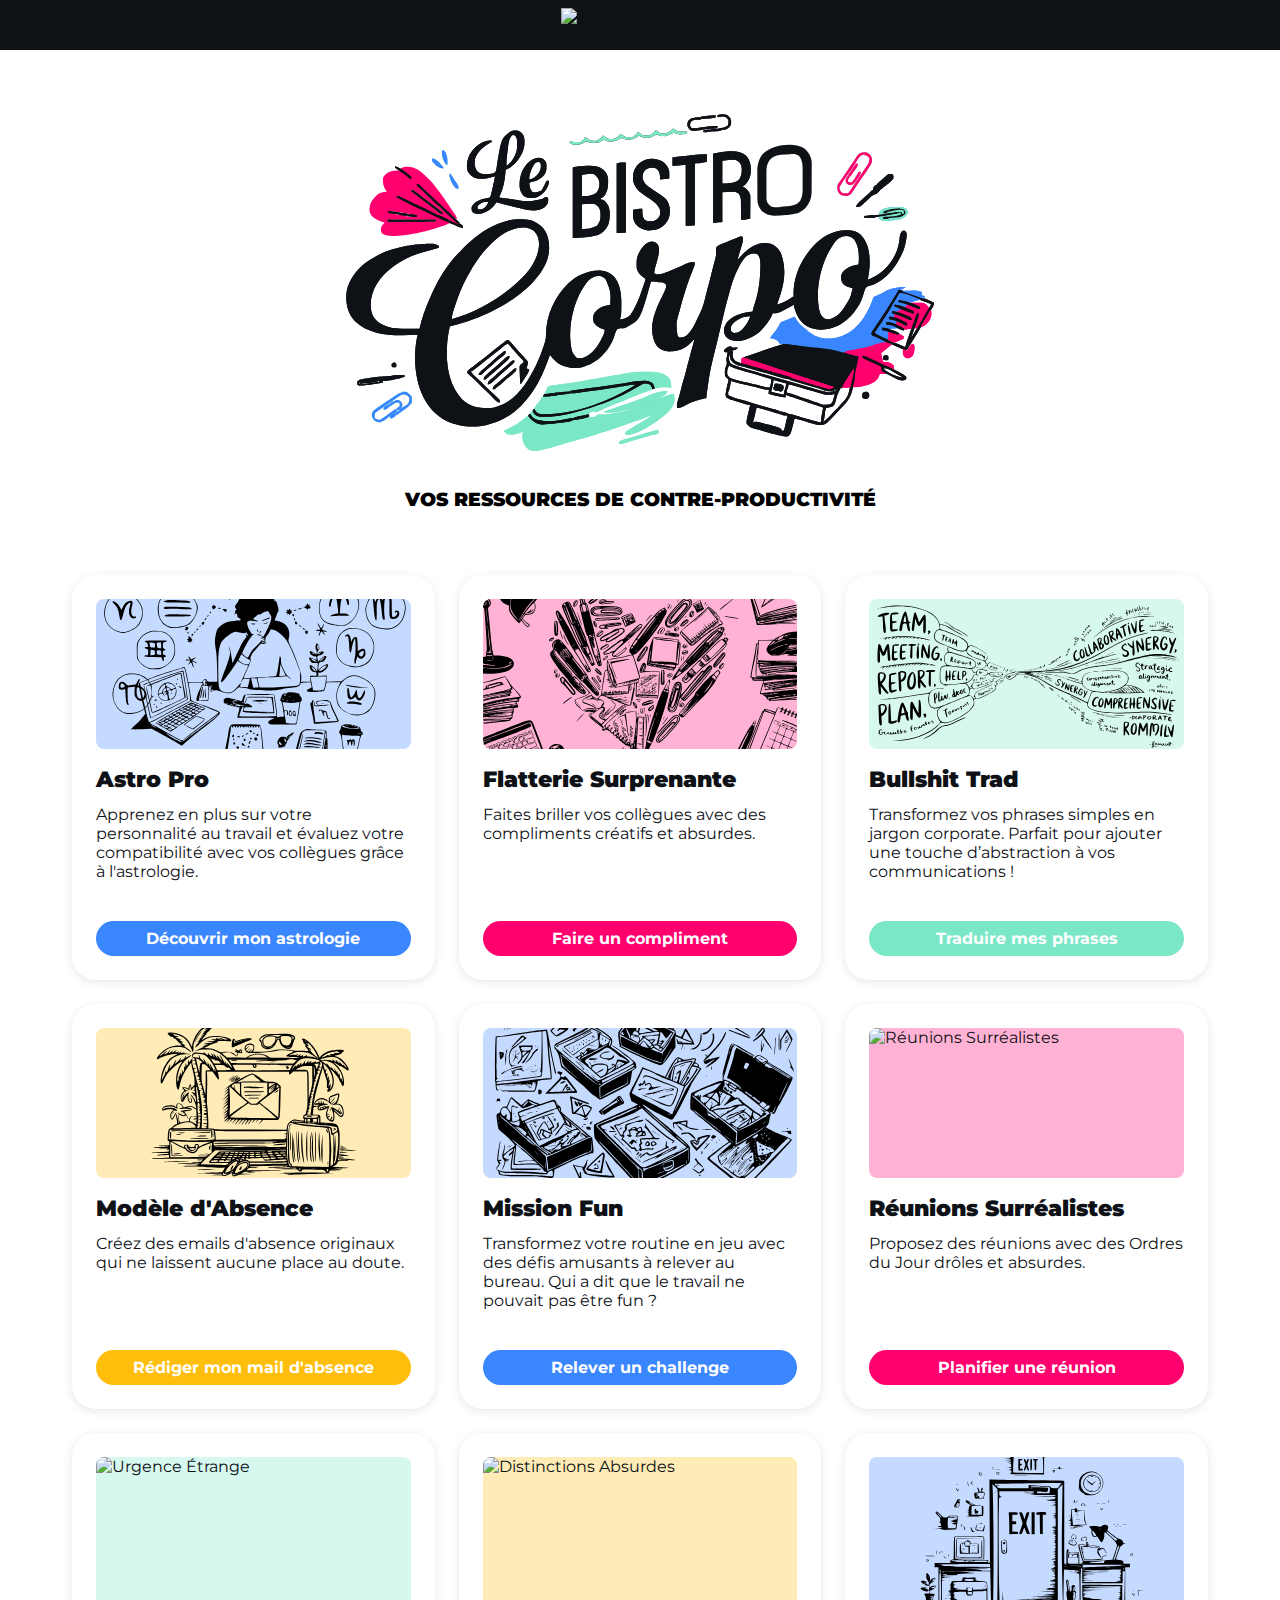
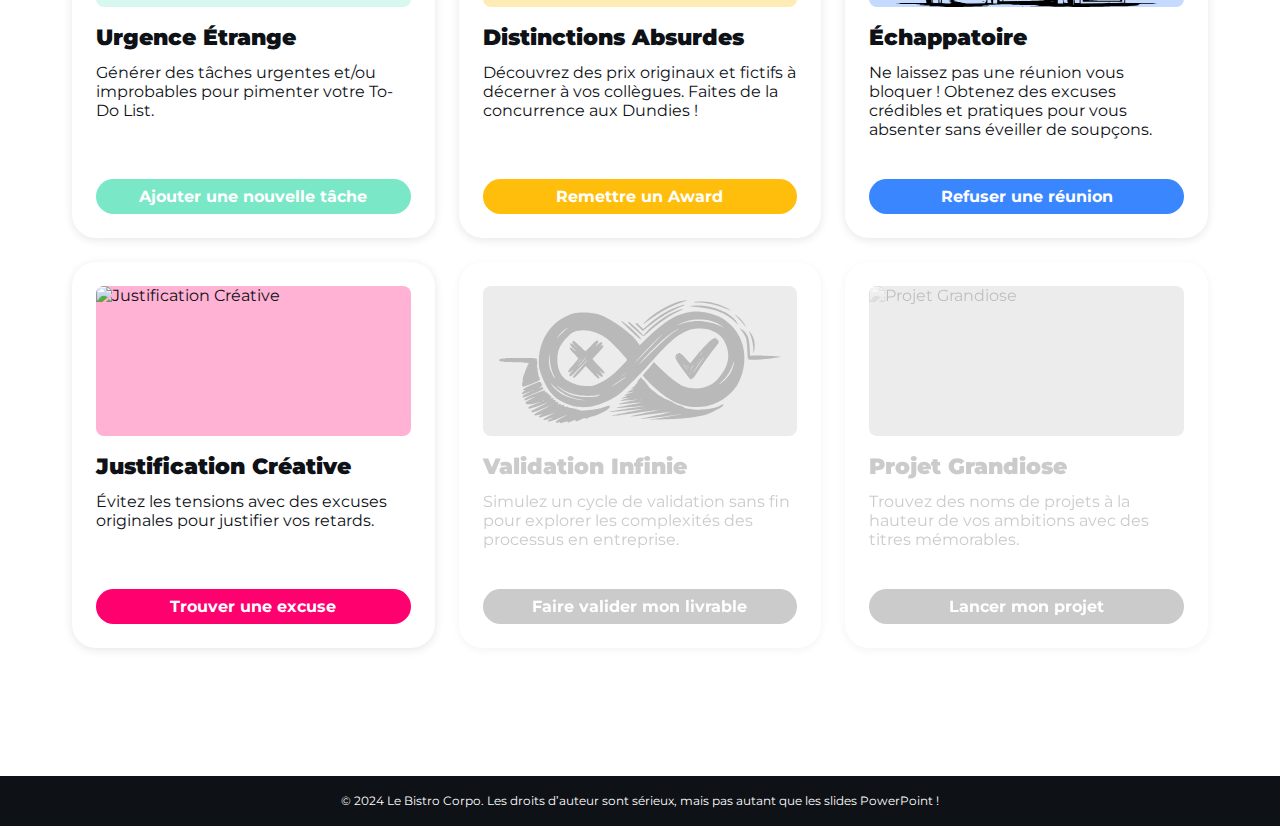
==== commit c65a0c0e: "Update index.html" ====
--- a/index.html
+++ b/index.html
@@ -3,7 +3,8 @@
 <head>
     <meta charset="UTF-8">
     <meta name="viewport" content="width=device-width, initial-scale=1.0">
-    <title>Le Bistro Corpo</title>
+    <title>Le Bistro Corpo - Vos ressources de contre-productivité</title>
+    <meta name="description" content="Booster votre contre-productivité avec divers outils : traducteur en Bullshit, générateurs (mails d'absence, excuses, awards...), astro professionnel !">
     <link rel="icon" href="assets/images/BistroCorpo_Icon.svg" type="image/svg+xml">
     <link rel="stylesheet" href="assets/css/styles.css">
 </head>
--- a/assets/css/styles.css
+++ b/assets/css/styles.css
@@ -131,6 +131,7 @@
     display: flex;
     justify-content: center;
     align-items: center;
+    overflow: hidden;
 }
 
 .card:nth-child(4n+1) .card-image-container {
@@ -166,7 +167,7 @@
     margin-bottom: 2.5rem
 }
 
-.card:hover {
+.card:hover, .mail-card:hover {
     box-shadow: 0 4px 10px rgba(0, 0, 0, 0.2);
 }
 
@@ -199,6 +200,84 @@
     background-color: #FFBE0B;
 }
 
+.button:hover {
+    filter: brightness(90%);
+}
+
+.button-small {
+    width: fit-content;
+}
+
+.icon-button {
+    width: 36px;
+    height: 36px;
+    background-color: rgba(58, 134, 255, 0.3);
+    border-radius: 99px;
+    display: flex;
+    align-items: center;
+    justify-content: center;
+    overflow: hidden;
+    cursor: pointer;
+}
+
+.icon-button img {
+    width: 66%;
+    height: 66%;
+    object-fit: cover;
+}
+
+.icon-button-green {
+    background-color: rgba(122, 231, 199, 0.3);
+}
+
+.icon-button-pink {
+    background-color: rgba(255, 0, 110, 0.3);
+}
+
+.icon-button-yellow {
+    background-color: rgba(255, 190, 11, 0.3);
+}
+
+.icon-button:hover {
+    filter: brightness(90%);
+}
+
+.icon-button.selected {
+    background-color: #3A86FF;
+}
+
+.icon-button-pink.selected {
+    background-color: #FF006E;
+}
+
+.icon-button-green.selected {
+    background-color: #7AE7C7;
+}
+
+.icon-button-yellow.selected {
+    background-color: #FFBE0B;
+}
+
+.icon-button.selected img {
+    filter: brightness(0) invert(1);
+}
+
+.icon-button-disabled {
+    background-color: unset;
+    opacity: 0.5;
+    cursor: unset;
+}
+
+.button-snack {
+    width: auto;
+    background-color: white;
+    box-shadow: 0 2px 10px rgba(0, 0, 0, 0.1);
+    color: initial;
+}
+
+.button-snack:hover {
+}
+
 .card:nth-child(4n+1) .button {
     background-color: #3A86FF;
 }
@@ -213,10 +292,6 @@
 
 .card:nth-child(4n+4) .button {
     background-color: #FFBE0B;
-}
-
-.button:hover {
-    filter: brightness(90%);
 }
 
 /* Carte inactive */
@@ -275,6 +350,7 @@
     justify-content: center;
     flex-direction: column;
     align-items: center;
+    width: 100%;
 }
 
 .tool-header {
@@ -283,24 +359,31 @@
     align-items: center;
 }
 
-.tool h1 {
+.tool-section {
+    padding: 4rem 0 0;
+    text-align: center;
+    display: flex;
+    flex-direction: column;
+    align-items: center;
+}
+
+.tool-text {
+    padding: 0 0 2rem;
     font-size: 3rem;
     font-weight: bold;
-    margin: 4rem 0 2rem;
-    text-align: center;
-}
-
-.tool h1a {
+}
+    
+.tool-text-awards1 {
     font-size: 3rem;
     font-weight: bold;
-    margin: 4rem 0 0.25rem;
-    text-align: center;
-}
-
-.tool h1b {
+    padding: 0 0 0.25rem;
+    text-align: center;
+}
+
+.tool-text-awards2 {
     font-size: 1.5rem;
     font-weight: bold;
-    margin: 0 0 2rem;
+    padding: 0 0 2rem;
     text-align: center;
 }
 
@@ -343,6 +426,48 @@
     height: 100px;
     border-radius: 10px;
     object-fit: cover;
+}
+
+.tool-selectionBar {
+    display: flex;
+    padding: 0 0 2rem;
+    font-weight: 700;
+    font-size: 1.5rem;
+}
+
+.tool-buttons {
+    display: flex;
+    flex-direction: row;
+    gap: 0.5rem;
+    justify-content: center;
+}
+
+/* Dropdown */
+select {
+    border-radius: 8px;
+    padding: 0.5rem;
+    border: 1px solid #ccc;
+    font-size: 1.5rem;
+    background-color: #ffffff;
+}
+
+select:focus {
+    border: 1px solid #FF006E;
+    outline: none;
+}
+
+/* Input */
+input {
+    border-radius: 8px;
+    padding: 0.5rem;
+    border: 1px solid #ccc;
+    font-size: 1.5rem;
+    background-color: #ffffff;
+}
+
+input:focus {
+    border: 1px solid #FF006E;
+    outline: none;
 }
 
 /* Segmented Control */
@@ -371,6 +496,64 @@
     color: #fff;
 }
 
+/* Toggle Switch */
+.switch {
+    position: relative;
+    display: inline-block;
+    width: 40px;
+    height: 18px;
+}
+
+.switch input {
+    opacity: 0;
+    width: 0;
+    height: 0;
+}
+
+.slider, .slider-pink, .slider-green, .slider-yellow {
+    position: absolute;
+    cursor: pointer;
+    top: 0;
+    left: 0;
+    right: 0;
+    bottom: 0;
+    background-color: #cccccc;
+    transition: .4s;
+    border-radius: 99px;
+}
+
+.slider:before {
+    position: absolute;
+    content: "";
+    height: 14px;
+    width: 14px;
+    left: 2px;
+    bottom: 2px;
+    background-color: white;
+    transition: .4s;
+    border-radius: 100%;
+}
+
+input:checked + .slider {
+    background-color: #3a86ff;
+}
+
+input:checked + .slider-pink {
+    background-color: #ff006e;
+}
+
+input:checked + .slider-green {
+    background-color: #7ae7c7;
+}
+
+input:checked + .slider-yellow {
+    background-color: #ffbe0b;
+}
+
+input:checked + .slider:before {
+    transform: translateX(22px);
+}
+
 /* Astro Pro */
 .astrology-section {
     padding: 4rem 0 0;
@@ -447,7 +630,7 @@
 }
 
 .astro-description, .compatibility-description {
-    margin-top: 1.5rem;
+    margin: 1.5rem 0 1rem;
     font-size: 1rem;
 }
 
@@ -483,6 +666,191 @@
     color: #3a86ff;
 }
 
+/* Bullshit Trad */
+.translate-section {
+    display: flex;
+    flex-direction: row;
+    gap: 2rem;
+    padding: 4rem 0 0;
+    width: 100%;
+}
+
+.translate-intro {
+    font-size: 1.5rem;
+    font-weight: 700;
+    margin-bottom: 1rem;
+    text-align: left;
+}
+
+.input-block, .output-block {
+    flex: 1;
+}
+
+textarea {
+    width: 100%;
+    height: 10rem;
+    border: 1px solid #ccc;
+    border-radius: 8px;
+    padding: 0.75rem;
+    resize: none;
+    font-size: 1rem;
+}
+
+textarea:focus {
+    border-color: #7AE7C7;
+    outline: none;
+}
+
+
+.input-footer, .output-footer {
+    display: flex;
+    justify-content: flex-end;
+    margin-top: 0.5rem;
+    flex-direction: row;
+    align-items: center;
+    gap: 0.5rem;
+}
+
+.outputContainer {
+    position: relative;
+}
+
+.output-text {
+    height: 10rem;
+    border: 1px solid #ccc;
+    border-radius: 8px;
+    padding: 0.75rem;
+    overflow-y: auto;
+    background-color: #f5f5f5;
+    font-size: 1rem;
+}
+
+.loaderContainer {
+    position: absolute;
+    top: 50%;
+    left: 50%;
+    transform: translate(-50%, -50%);
+}
+
+.loader {
+    border: 4px solid #ffffff00;
+    border-top: 4px solid #7AE7C7;
+    border-radius: 100%;
+    width: 36px;
+    height: 36px;
+    animation: spin 1s linear infinite;
+    display: none;
+}
+
+@keyframes spin {
+    0% { transform: rotate(0deg); }
+    100% { transform: rotate(360deg); }
+}
+
+/* Compliment */
+.compliment-dropdown {
+    display: flex;
+    gap: 0.5rem;
+    align-items: center;
+}
+
+/* Mail Absence */
+.mail-section {
+    display: flex;
+    flex-direction: row;
+    gap: 6rem;
+    padding: 4rem 0 0;
+    width: 100%;
+}
+
+.mail-info {
+    display: flex;
+    flex-direction: column;
+    align-items: flex-start;
+    margin-bottom: 1.5rem;
+}
+
+.mail-infoType, .mail-infoLocation, .mail-infoDates, .mail-infoBackUp, .mail-infoSignature {
+    display: flex;
+    gap: 0.5rem;
+    width: 100%;
+    align-items: center;
+    margin-top: 0.5rem;
+}
+
+.mail-infoLocation, .mail-infoDates {
+    flex-direction: row;
+}
+
+.mail-infoBackUp, .mail-infoSignature {
+    flex-direction: column;
+}
+
+.mail-infoTitle {
+    font-weight: 700;
+    display: flex;
+    justify-content: space-between;
+    width: 100%;
+}
+
+.mail-infoSubtitle {
+    font-size: 0.75rem;
+    display: contents;
+    font-weight: normal;
+}
+
+select.mail-inputs {
+    font-size: 1rem;
+}
+
+select.mail-inputs-large {
+    width: -webkit-fill-available;
+}
+
+select.mail-inputs:focus {
+    border: 1px solid #FFBE0B;
+}
+
+input.mail-inputs {
+    font-size: 1rem;
+    width: -webkit-fill-available;
+    height: 40px;
+}
+
+input.mail-inputs:focus {
+    border: 1px solid #FFBE0B;
+}
+
+.mail-card {
+    background-color: white;
+    padding: 1.5rem;
+    border-radius: 24px;
+    box-shadow: 0 2px 10px rgba(0, 0, 0, 0.1);
+    display: flex;
+    flex-direction: column;
+    justify-content: flex-start;
+}
+
+.mail-window-icons {
+    display: flex;
+    justify-content: flex-end;
+    flex-direction: row;
+    align-items: center;
+    margin-botton: 0.5rem;
+}
+
+.subline-separator {
+    width: 100%;
+    height: 1px;
+    background-color: #cccccc;
+    margin: 0.5rem auto;
+}
+
+.mail-content {
+    min-height: 10rem;
+}
+
+
 
 
 /* Footer */
@@ -505,8 +873,9 @@
     text-align: center;
     font-size: 0.75rem;
     justify-content: center;
-
-}
+}
+
+
 
 /* Responsive Design */
 @media (max-width: 768px) {
@@ -529,15 +898,18 @@
     .hero p {
         font-size: 0.75rem;
     }
-    .tool h1 {
+    .tool-section {
+        padding: 2rem 0 0;
+    }
+    .tool-text {
         font-size: 2rem;
-        margin: 2rem 0 2rem;
-    }
-    .tool h1a {
+        padding: 0 0 2rem;
+    }
+    .tool-text-awards1 {
         font-size: 2rem;
-        margin: 2rem 0 0.25rem;
-    }
-    .tool h1b {
+        padding: 0 0 0.25rem;
+    }
+    .tool-text-awards2 {
         font-size: 1rem;
     }
     .tool {
@@ -546,6 +918,18 @@
     .tool p {
         font-size: 0.75rem;
         text-align: justify;
+    }
+    .tool-selectionBar {
+        font-size: 1rem;
+    }
+    select {
+        font-size: 1rem;
+    }
+    .compliment-dropdown {
+        flex-direction: column;
+    }
+    .astrology-section {
+        padding: 2rem 0 0;
     }
     .astro-intro, .compatibility-intro {
         font-size: 1rem;
@@ -587,6 +971,13 @@
     .column-3 {
         order: 2;
     }
+    .translate-section, .mail-section {
+        flex-direction: column;
+        padding: 2rem 0 0;
+    }
+    .mail-section {
+    gap: 2rem;
+    }
 }
 
 @media (min-width: 769px) and (max-width: 1024px) {
@@ -594,13 +985,13 @@
         grid-template-columns: repeat(2, 1fr);
         padding: 0rem 2rem 2rem 2rem;
     }
-    .tool h1 {
+    .tool-text {
         font-size: 2.5rem;
     }
-    .tool h1a {
+    .tool-text-awards1 {
         font-size: 2.5rem;
     }
-    .tool h1b {
+    .tool-text-awards2 {
         font-size: 1rem;
     }
 }
